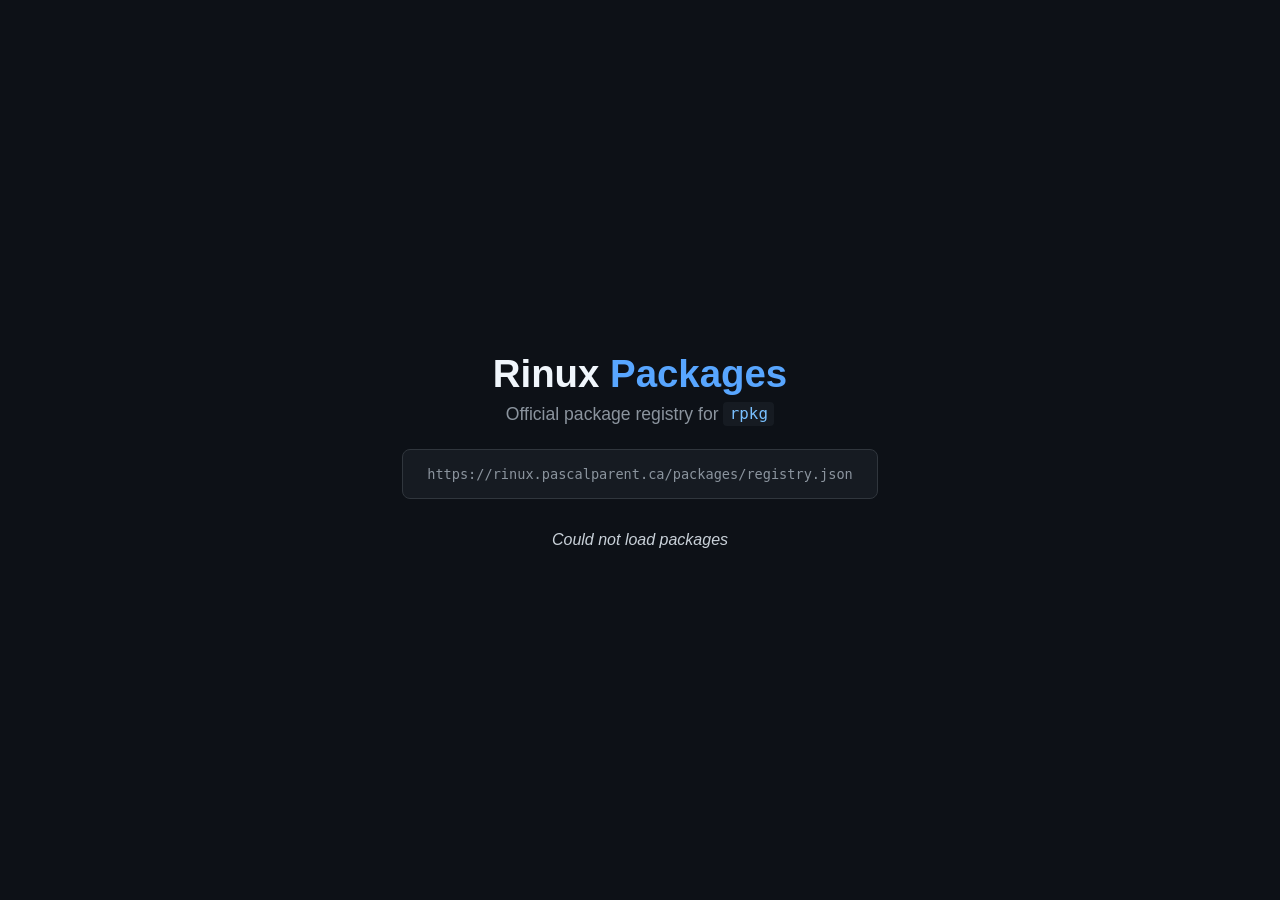
==== packages/index.html @ 33f84f23 "landing page" ====
<!DOCTYPE html>
<html lang="en">
<head>
  <meta charset="utf-8">
  <meta name="viewport" content="width=device-width, initial-scale=1">
  <title>Rinux Packages</title>
  <style>
    * { margin: 0; padding: 0; box-sizing: border-box; }
    body { font-family: -apple-system, BlinkMacSystemFont, "Segoe UI", Helvetica, Arial, sans-serif; background: #0d1117; color: #c9d1d9; min-height: 100vh; display: flex; flex-direction: column; align-items: center; justify-content: center; padding: 2rem; }
    h1 { font-size: 2.4rem; font-weight: 700; color: #f0f6fc; margin-bottom: .5rem; }
    h1 span { color: #58a6ff; }
    p { color: #8b949e; margin-bottom: 1.5rem; font-size: 1.1rem; }
    code { background: #161b22; padding: .15em .4em; border-radius: 4px; font-size: .9em; color: #79c0ff; }
    .registry { background: #161b22; border: 1px solid #30363d; border-radius: 8px; padding: 1rem 1.5rem; margin-bottom: 2rem; font-family: monospace; font-size: .85rem; color: #8b949e; max-width: 100%; word-break: break-all; }
    .pkgs { display: flex; gap: 1rem; flex-wrap: wrap; justify-content: center; }
    .pkg { background: #161b22; border: 1px solid #30363d; border-radius: 8px; padding: 1rem 1.5rem; min-width: 180px; text-align: center; }
    .pkg .name { font-weight: 600; color: #f0f6fc; font-size: 1.1rem; }
    .pkg .ver { color: #58a6ff; font-size: .85rem; margin-top: .25rem; }
    footer { margin-top: 3rem; color: #484f58; font-size: .8rem; }
    a { color: #58a6ff; text-decoration: none; }
    a:hover { text-decoration: underline; }
  </style>
</head>
<body>
  <h1>Rinux <span>Packages</span></h1>
  <p>Official package registry for <code>rpkg</code></p>
  <div class="registry">https://rinux.pascalparent.ca/packages/registry.json</div>
  <div class="pkgs" id="pkgs"></div>

  <script>
    fetch("packages/registry.json")
      .then(r => r.json())
      .then(pkgs => {
        const el = document.getElementById("pkgs");
        pkgs.forEach(p => {
          el.insertAdjacentHTML("beforeend",
            `<div class="pkg"><div class="name">${p.name}</div><div class="ver">${p.version}</div></div>`);
        });
      })
      .catch(() => { document.getElementById("pkgs").innerHTML = "<em>Could not load packages</em>"; });
  </script>
</body>
</html>
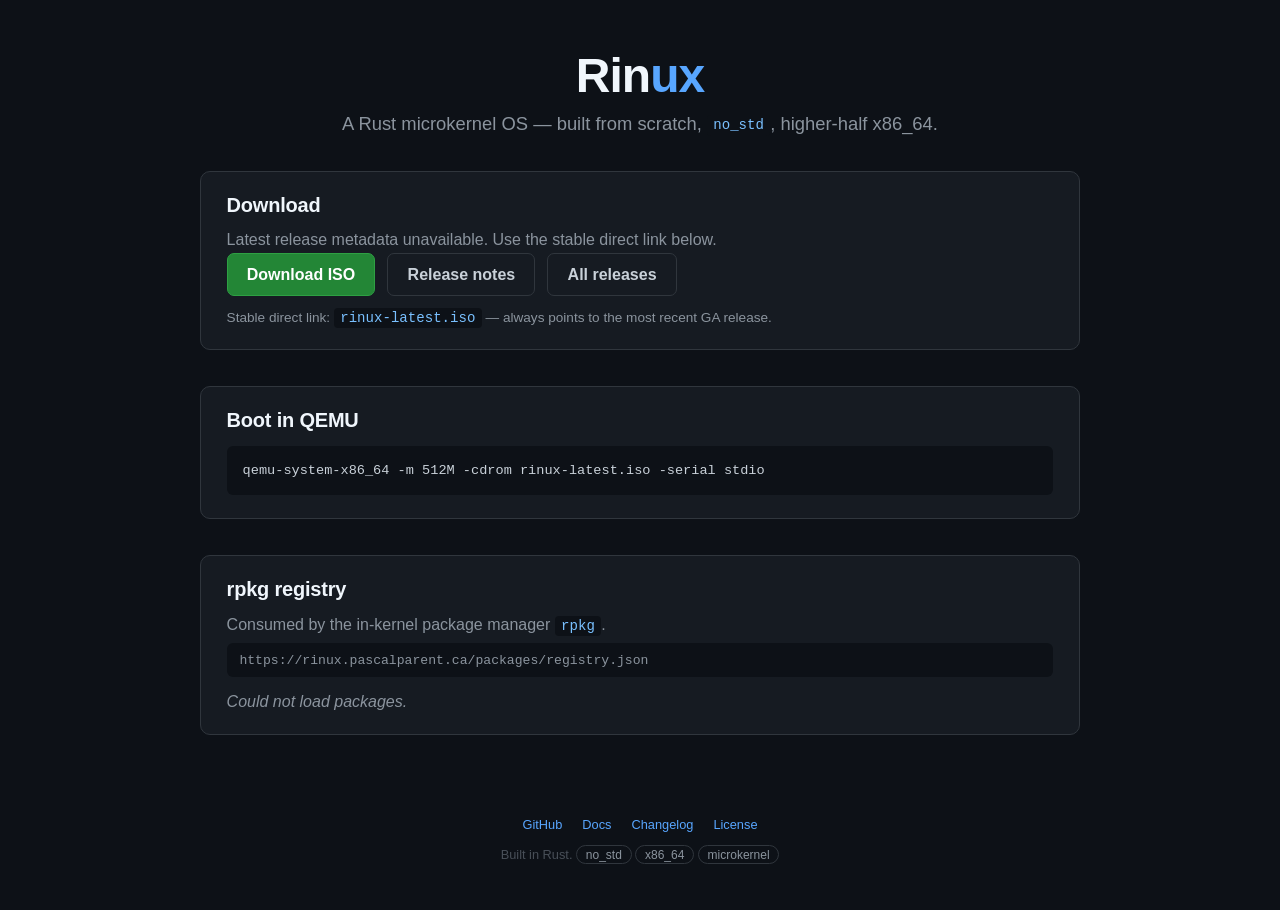
==== commit 82243d85: "feat(site): dynamic landing with ISO download + release metadata refresh CI - index.html rewritten a" ====
--- a/packages/index.html
+++ b/packages/index.html
@@ -3,41 +3,157 @@
 <head>
   <meta charset="utf-8">
   <meta name="viewport" content="width=device-width, initial-scale=1">
-  <title>Rinux Packages</title>
+  <title>Rinux — a Rust microkernel OS</title>
+  <meta name="description" content="Rinux is a Rust-written microkernel. Download the latest bootable ISO, browse the rpkg registry, or read the docs.">
   <style>
     * { margin: 0; padding: 0; box-sizing: border-box; }
-    body { font-family: -apple-system, BlinkMacSystemFont, "Segoe UI", Helvetica, Arial, sans-serif; background: #0d1117; color: #c9d1d9; min-height: 100vh; display: flex; flex-direction: column; align-items: center; justify-content: center; padding: 2rem; }
-    h1 { font-size: 2.4rem; font-weight: 700; color: #f0f6fc; margin-bottom: .5rem; }
+    body { font-family: -apple-system, BlinkMacSystemFont, "Segoe UI", Helvetica, Arial, sans-serif; background: #0d1117; color: #c9d1d9; min-height: 100vh; display: flex; flex-direction: column; align-items: center; padding: 3rem 1.25rem; }
+    main { width: 100%; max-width: 880px; display: flex; flex-direction: column; gap: 2.25rem; }
+    .hero { text-align: center; }
+    h1 { font-size: 3rem; font-weight: 800; color: #f0f6fc; letter-spacing: -0.02em; }
     h1 span { color: #58a6ff; }
-    p { color: #8b949e; margin-bottom: 1.5rem; font-size: 1.1rem; }
-    code { background: #161b22; padding: .15em .4em; border-radius: 4px; font-size: .9em; color: #79c0ff; }
-    .registry { background: #161b22; border: 1px solid #30363d; border-radius: 8px; padding: 1rem 1.5rem; margin-bottom: 2rem; font-family: monospace; font-size: .85rem; color: #8b949e; max-width: 100%; word-break: break-all; }
-    .pkgs { display: flex; gap: 1rem; flex-wrap: wrap; justify-content: center; }
-    .pkg { background: #161b22; border: 1px solid #30363d; border-radius: 8px; padding: 1rem 1.5rem; min-width: 180px; text-align: center; }
-    .pkg .name { font-weight: 600; color: #f0f6fc; font-size: 1.1rem; }
-    .pkg .ver { color: #58a6ff; font-size: .85rem; margin-top: .25rem; }
-    footer { margin-top: 3rem; color: #484f58; font-size: .8rem; }
+    .tagline { color: #8b949e; margin-top: .6rem; font-size: 1.15rem; }
+    h2 { font-size: 1.25rem; font-weight: 700; color: #f0f6fc; margin-bottom: .9rem; letter-spacing: -0.01em; }
+    section { background: #161b22; border: 1px solid #30363d; border-radius: 10px; padding: 1.4rem 1.6rem; }
+    code, .mono { font-family: ui-monospace, SFMono-Regular, Menlo, Consolas, monospace; font-size: .88rem; color: #79c0ff; }
+    code { background: #0d1117; padding: .15em .45em; border-radius: 4px; }
+    .cta-row { display: flex; gap: .75rem; flex-wrap: wrap; align-items: center; margin-top: .25rem; }
+    .btn { display: inline-flex; align-items: center; gap: .5rem; background: #238636; color: #fff; border: 1px solid #2ea043; padding: .7rem 1.2rem; border-radius: 7px; font-weight: 600; text-decoration: none; transition: background .15s; }
+    .btn:hover { background: #2ea043; text-decoration: none; }
+    .btn.secondary { background: transparent; border-color: #30363d; color: #c9d1d9; }
+    .btn.secondary:hover { background: #21262d; border-color: #8b949e; }
+    .meta { color: #8b949e; font-size: .85rem; display: flex; gap: 1.2rem; flex-wrap: wrap; margin-top: .8rem; }
+    .meta span { display: inline-flex; align-items: center; gap: .35rem; }
+    .sha { background: #0d1117; padding: .6rem .8rem; border-radius: 6px; margin-top: .8rem; font-size: .78rem; color: #8b949e; overflow-x: auto; white-space: nowrap; }
+    .sha strong { color: #c9d1d9; }
+    .pkgs { display: flex; gap: .75rem; flex-wrap: wrap; }
+    .pkg { background: #0d1117; border: 1px solid #30363d; border-radius: 7px; padding: .85rem 1.1rem; min-width: 150px; text-align: center; }
+    .pkg .name { font-weight: 600; color: #f0f6fc; font-size: 1rem; }
+    .pkg .ver { color: #58a6ff; font-size: .8rem; margin-top: .2rem; font-family: ui-monospace, monospace; }
+    .registry-url { background: #0d1117; padding: .6rem .8rem; border-radius: 6px; font-family: ui-monospace, monospace; font-size: .82rem; color: #8b949e; word-break: break-all; margin-top: .6rem; }
     a { color: #58a6ff; text-decoration: none; }
     a:hover { text-decoration: underline; }
+    footer { margin-top: 2.5rem; color: #484f58; font-size: .8rem; text-align: center; }
+    .links { display: flex; gap: 1.25rem; justify-content: center; flex-wrap: wrap; margin-top: .4rem; }
+    .muted { color: #8b949e; }
+    .pill { background: #0d1117; border: 1px solid #30363d; border-radius: 999px; padding: .1rem .55rem; font-size: .75rem; color: #8b949e; }
   </style>
 </head>
 <body>
-  <h1>Rinux <span>Packages</span></h1>
-  <p>Official package registry for <code>rpkg</code></p>
-  <div class="registry">https://rinux.pascalparent.ca/packages/registry.json</div>
-  <div class="pkgs" id="pkgs"></div>
+  <main>
+    <div class="hero">
+      <h1>Rin<span>ux</span></h1>
+      <p class="tagline">A Rust microkernel OS — built from scratch, <code>no_std</code>, higher-half x86_64.</p>
+    </div>
+
+    <section>
+      <h2>Download</h2>
+      <p class="muted" id="dl-intro">Loading latest release…</p>
+      <div class="cta-row" id="dl-actions" style="display:none">
+        <a id="dl-iso" class="btn" href="#" download>Download ISO</a>
+        <a id="dl-release" class="btn secondary" href="#" target="_blank" rel="noopener">Release notes</a>
+        <a class="btn secondary" href="https://github.com/Pascal1132/Rinux/releases" target="_blank" rel="noopener">All releases</a>
+      </div>
+      <div class="meta" id="dl-meta" style="display:none">
+        <span id="dl-version"></span>
+        <span id="dl-size"></span>
+        <span id="dl-date"></span>
+      </div>
+      <div class="sha" id="dl-sha" style="display:none"></div>
+      <p class="muted" style="margin-top:.9rem; font-size:.85rem;">
+        Stable direct link:
+        <a href="https://github.com/Pascal1132/Rinux/releases/latest/download/rinux-latest.iso">
+          <code>rinux-latest.iso</code>
+        </a>
+        — always points to the most recent GA release.
+      </p>
+    </section>
+
+    <section>
+      <h2>Boot in QEMU</h2>
+      <pre class="mono" style="background:#0d1117;padding:.9rem 1rem;border-radius:6px;overflow-x:auto;color:#c9d1d9;font-size:.85rem;line-height:1.5;">qemu-system-x86_64 -m 512M -cdrom rinux-latest.iso -serial stdio</pre>
+    </section>
+
+    <section>
+      <h2>rpkg registry</h2>
+      <p class="muted">Consumed by the in-kernel package manager <code>rpkg</code>.</p>
+      <div class="registry-url">https://rinux.pascalparent.ca/packages/registry.json</div>
+      <div class="pkgs" id="pkgs" style="margin-top:1rem"></div>
+    </section>
+
+    <footer>
+      <div class="links">
+        <a href="https://github.com/Pascal1132/Rinux">GitHub</a>
+        <a href="https://github.com/Pascal1132/Rinux/blob/main/README.md">Docs</a>
+        <a href="https://github.com/Pascal1132/Rinux/blob/main/CHANGELOG.md">Changelog</a>
+        <a href="https://github.com/Pascal1132/Rinux/blob/main/LICENSE">License</a>
+      </div>
+      <p style="margin-top:.9rem">Built in Rust. <span class="pill">no_std</span> <span class="pill">x86_64</span> <span class="pill">microkernel</span></p>
+    </footer>
+  </main>
 
   <script>
+    // --- Package registry ---
     fetch("packages/registry.json")
       .then(r => r.json())
       .then(pkgs => {
         const el = document.getElementById("pkgs");
+        if (!Array.isArray(pkgs) || pkgs.length === 0) {
+          el.innerHTML = '<em class="muted">No packages yet.</em>';
+          return;
+        }
         pkgs.forEach(p => {
           el.insertAdjacentHTML("beforeend",
-            `<div class="pkg"><div class="name">${p.name}</div><div class="ver">${p.version}</div></div>`);
+            `<div class="pkg"><div class="name">${p.name}</div><div class="ver">${p.version || ""}</div></div>`);
         });
       })
-      .catch(() => { document.getElementById("pkgs").innerHTML = "<em>Could not load packages</em>"; });
+      .catch(() => { document.getElementById("pkgs").innerHTML = '<em class="muted">Could not load packages.</em>'; });
+
+    // --- Latest release ---
+    const LATEST_ISO = "https://github.com/Pascal1132/Rinux/releases/latest/download/rinux-latest.iso";
+    function fmtSize(n) {
+      if (!n) return "";
+      if (n >= 1024*1024) return (n / (1024*1024)).toFixed(1) + " MB";
+      if (n >= 1024) return (n / 1024).toFixed(1) + " KB";
+      return n + " B";
+    }
+    function fmtDate(iso) {
+      if (!iso) return "";
+      try { return new Date(iso).toISOString().slice(0, 10); } catch { return ""; }
+    }
+    function applyRelease(rel) {
+      const intro   = document.getElementById("dl-intro");
+      const actions = document.getElementById("dl-actions");
+      const meta    = document.getElementById("dl-meta");
+      const isoA    = document.getElementById("dl-iso");
+      const relA    = document.getElementById("dl-release");
+      const ver     = document.getElementById("dl-version");
+      const size    = document.getElementById("dl-size");
+      const date    = document.getElementById("dl-date");
+      const shaEl   = document.getElementById("dl-sha");
+      isoA.href = (rel && rel.iso && rel.iso.url) || LATEST_ISO;
+      relA.href = (rel && rel.html_url) || "https://github.com/Pascal1132/Rinux/releases/latest";
+      if (rel && rel.tag) {
+        intro.style.display = "none";
+        actions.style.display = "flex";
+        meta.style.display = "flex";
+        ver.textContent  = rel.tag;
+        size.textContent = rel.iso ? fmtSize(rel.iso.size) : "";
+        date.textContent = fmtDate(rel.published);
+        if (rel.sha256_url) {
+          shaEl.style.display = "block";
+          shaEl.innerHTML = '<strong>Verify:</strong> <a href="' + rel.sha256_url + '">SHA256 checksum</a> — <code>sha256sum -c rinux-latest.iso.sha256</code>';
+        }
+      } else {
+        intro.textContent = "Latest release metadata unavailable. Use the stable direct link below.";
+        actions.style.display = "flex";
+      }
+    }
+    fetch("packages/release.json", { cache: "no-store" })
+      .then(r => r.ok ? r.json() : null)
+      .then(applyRelease)
+      .catch(() => applyRelease(null));
   </script>
 </body>
 </html>
+
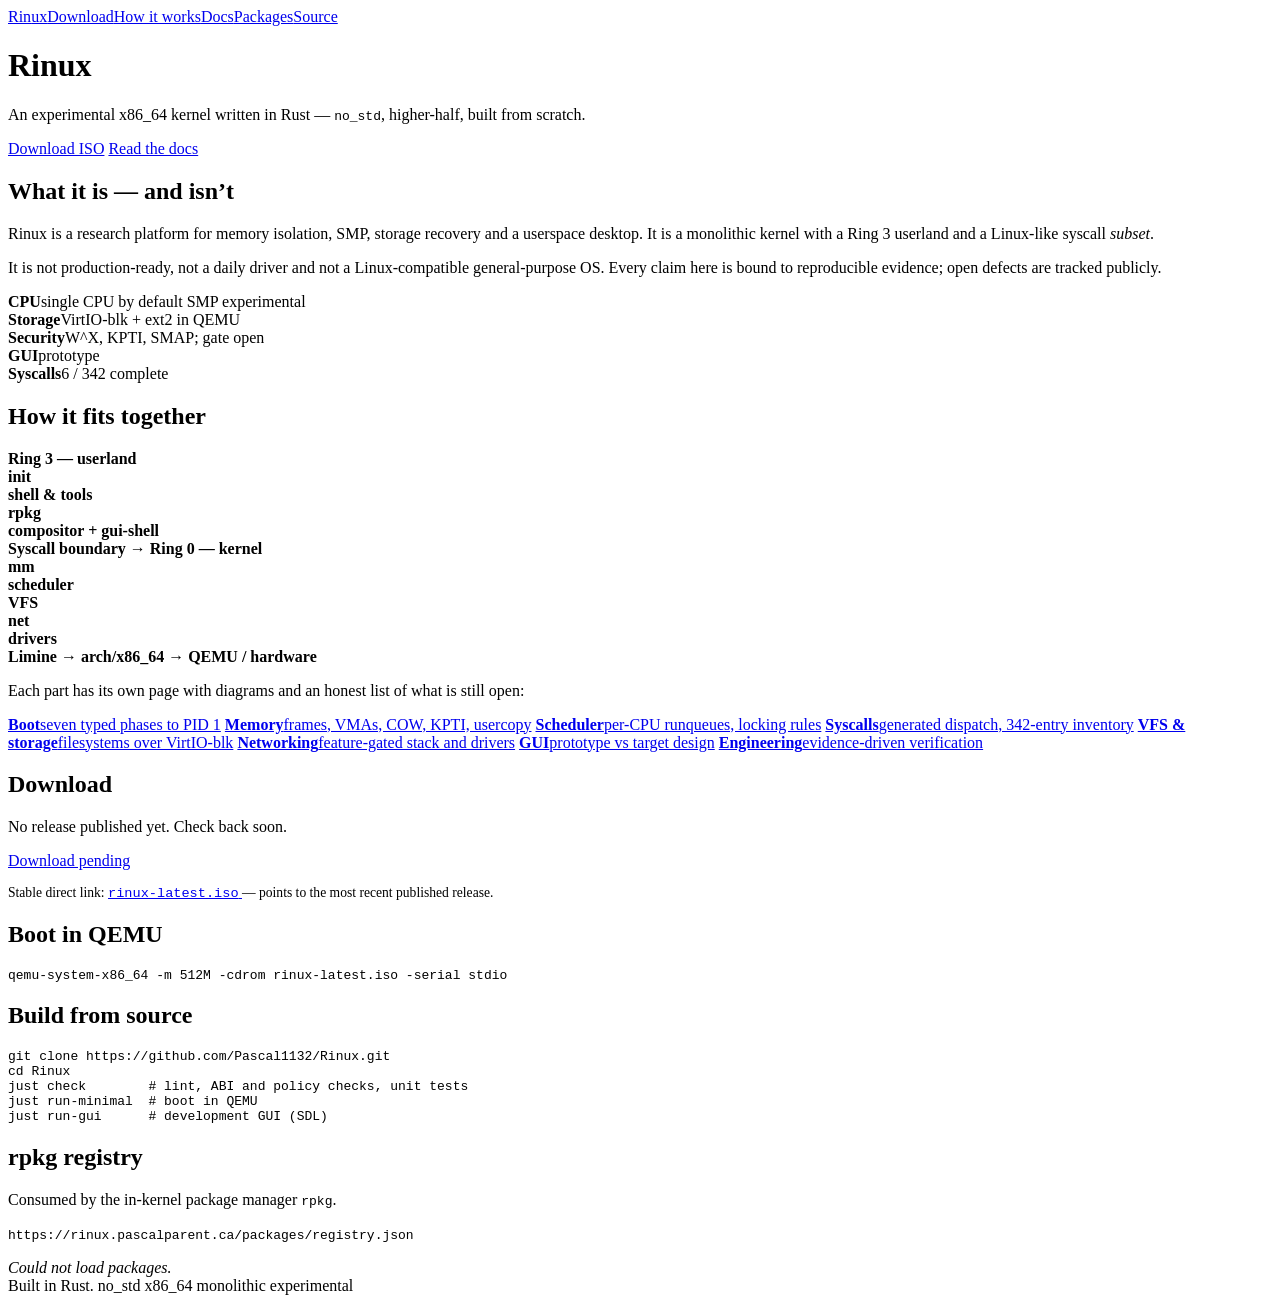
==== commit 629b21f8: "feat(site): redesign landing and add per-subsystem docs with diagrams Honest status on landing (mono" ====
--- a/packages/index.html
+++ b/packages/index.html
@@ -3,56 +3,61 @@
 <head>
   <meta charset="utf-8">
   <meta name="viewport" content="width=device-width, initial-scale=1">
-  <title>Rinux — a Rust microkernel OS</title>
-  <meta name="description" content="Rinux is a Rust-written microkernel. Download the latest bootable ISO, browse the rpkg registry, or read the docs.">
-  <style>
-    * { margin: 0; padding: 0; box-sizing: border-box; }
-    body { font-family: -apple-system, BlinkMacSystemFont, "Segoe UI", Helvetica, Arial, sans-serif; background: #0d1117; color: #c9d1d9; min-height: 100vh; display: flex; flex-direction: column; align-items: center; padding: 3rem 1.25rem; }
-    main { width: 100%; max-width: 880px; display: flex; flex-direction: column; gap: 2.25rem; }
-    .hero { text-align: center; }
-    h1 { font-size: 3rem; font-weight: 800; color: #f0f6fc; letter-spacing: -0.02em; }
-    h1 span { color: #58a6ff; }
-    .tagline { color: #8b949e; margin-top: .6rem; font-size: 1.15rem; }
-    h2 { font-size: 1.25rem; font-weight: 700; color: #f0f6fc; margin-bottom: .9rem; letter-spacing: -0.01em; }
-    section { background: #161b22; border: 1px solid #30363d; border-radius: 10px; padding: 1.4rem 1.6rem; }
-    code, .mono { font-family: ui-monospace, SFMono-Regular, Menlo, Consolas, monospace; font-size: .88rem; color: #79c0ff; }
-    code { background: #0d1117; padding: .15em .45em; border-radius: 4px; }
-    .cta-row { display: flex; gap: .75rem; flex-wrap: wrap; align-items: center; margin-top: .25rem; }
-    .btn { display: inline-flex; align-items: center; gap: .5rem; background: #238636; color: #fff; border: 1px solid #2ea043; padding: .7rem 1.2rem; border-radius: 7px; font-weight: 600; text-decoration: none; transition: background .15s; }
-    .btn:hover { background: #2ea043; text-decoration: none; }
-    .btn.secondary { background: transparent; border-color: #30363d; color: #c9d1d9; }
-    .btn.secondary:hover { background: #21262d; border-color: #8b949e; }
-    .meta { color: #8b949e; font-size: .85rem; display: flex; gap: 1.2rem; flex-wrap: wrap; margin-top: .8rem; }
-    .meta span { display: inline-flex; align-items: center; gap: .35rem; }
-    .sha { background: #0d1117; padding: .6rem .8rem; border-radius: 6px; margin-top: .8rem; font-size: .78rem; color: #8b949e; overflow-x: auto; white-space: nowrap; }
-    .sha strong { color: #c9d1d9; }
-    .pkgs { display: flex; gap: .75rem; flex-wrap: wrap; }
-    .pkg { background: #0d1117; border: 1px solid #30363d; border-radius: 7px; padding: .85rem 1.1rem; min-width: 150px; text-align: center; }
-    .pkg .name { font-weight: 600; color: #f0f6fc; font-size: 1rem; }
-    .pkg .ver { color: #58a6ff; font-size: .8rem; margin-top: .2rem; font-family: ui-monospace, monospace; }
-    .registry-url { background: #0d1117; padding: .6rem .8rem; border-radius: 6px; font-family: ui-monospace, monospace; font-size: .82rem; color: #8b949e; word-break: break-all; margin-top: .6rem; }
-    a { color: #58a6ff; text-decoration: none; }
-    a:hover { text-decoration: underline; }
-    footer { margin-top: 2.5rem; color: #484f58; font-size: .8rem; text-align: center; }
-    .links { display: flex; gap: 1.25rem; justify-content: center; flex-wrap: wrap; margin-top: .4rem; }
-    .muted { color: #8b949e; }
-    .pill { background: #0d1117; border: 1px solid #30363d; border-radius: 999px; padding: .1rem .55rem; font-size: .75rem; color: #8b949e; }
-  </style>
+  <title>Rinux — an experimental Rust x86_64 kernel</title>
+  <meta name="description" content="Rinux is an experimental x86_64 operating-system kernel written in Rust. Download the latest bootable ISO, read how each subsystem works, or browse the rpkg registry.">
+  <link rel="stylesheet" href="packages/style.css">
 </head>
 <body>
+  <nav class="top"><div><a class="brand" href="./">Rin<span>ux</span></a><a href="#download">Download</a><a href="#how">How it works</a><a href="packages/docs/">Docs</a><a href="#rpkg">Packages</a><a href="https://github.com/Pascal1132/Rinux">Source</a></div></nav>
   <main>
     <div class="hero">
       <h1>Rin<span>ux</span></h1>
-      <p class="tagline">A Rust microkernel OS — built from scratch, <code>no_std</code>, higher-half x86_64.</p>
+      <p class="tagline">An experimental x86_64 kernel written in Rust — <code>no_std</code>, higher-half, built from scratch.</p>
+      <div class="cta-row" style="justify-content:center">
+        <a class="btn" href="#download">Download ISO</a>
+        <a class="btn secondary" href="packages/docs/">Read the docs</a>
+      </div>
     </div>
 
     <section>
+      <h2>What it is — and isn’t</h2>
+      <p>Rinux is a research platform for memory isolation, SMP, storage recovery and a userspace desktop. It is a monolithic kernel with a Ring 3 userland and a Linux-like syscall <em>subset</em>.</p>
+      <p class="callout">It is not production-ready, not a daily driver and not a Linux-compatible general-purpose OS. Every claim here is bound to reproducible evidence; open defects are tracked publicly.</p>
+      <div class="cards" style="margin-top:1rem">
+        <div class="card"><b>CPU</b><span class="tag ok">single CPU by default</span> <span class="tag warn">SMP experimental</span></div>
+        <div class="card"><b>Storage</b><span class="tag warn">VirtIO-blk + ext2 in QEMU</span></div>
+        <div class="card"><b>Security</b><span class="tag warn">W^X, KPTI, SMAP; gate open</span></div>
+        <div class="card"><b>GUI</b><span class="tag bad">prototype</span></div>
+        <div class="card"><b>Syscalls</b><span class="tag warn">6 / 342 complete</span></div>
+      </div>
+    </section>
+
+    <section id="how">
+      <h2>How it fits together</h2>
+      <div class="stack">
+        <div class="layer user"><b>Ring 3 — userland</b><div class="flow"><div class="node"><b>init</b></div><div class="node"><b>shell &amp; tools</b></div><div class="node"><b>rpkg</b></div><div class="node"><b>compositor + gui-shell</b></div></div></div>
+        <div class="layer kern"><b>Syscall boundary → Ring 0 — kernel</b><div class="flow"><div class="node"><b>mm</b></div><div class="node"><b>scheduler</b></div><div class="node"><b>VFS</b></div><div class="node"><b>net</b></div><div class="node"><b>drivers</b></div></div></div>
+        <div class="layer hw"><b>Limine → arch/x86_64 → QEMU / hardware</b></div>
+      </div>
+      <p class="muted" style="margin-top:1rem">Each part has its own page with diagrams and an honest list of what is still open:</p>
+      <div class="cards">
+        <a class="card" href="packages/docs/boot.html"><b>Boot</b><span>seven typed phases to PID 1</span></a>
+        <a class="card" href="packages/docs/memory.html"><b>Memory</b><span>frames, VMAs, COW, KPTI, usercopy</span></a>
+        <a class="card" href="packages/docs/scheduler.html"><b>Scheduler</b><span>per-CPU runqueues, locking rules</span></a>
+        <a class="card" href="packages/docs/syscalls.html"><b>Syscalls</b><span>generated dispatch, 342-entry inventory</span></a>
+        <a class="card" href="packages/docs/storage.html"><b>VFS &amp; storage</b><span>filesystems over VirtIO-blk</span></a>
+        <a class="card" href="packages/docs/networking.html"><b>Networking</b><span>feature-gated stack and drivers</span></a>
+        <a class="card" href="packages/docs/gui.html"><b>GUI</b><span>prototype vs target design</span></a>
+        <a class="card" href="packages/docs/engineering.html"><b>Engineering</b><span>evidence-driven verification</span></a>
+      </div>
+    </section>
+
+    <section id="download">
       <h2>Download</h2>
       <p class="muted" id="dl-intro">Loading latest release…</p>
       <div class="cta-row" id="dl-actions" style="display:none">
         <a id="dl-iso" class="btn" href="#" download>Download ISO</a>
         <a id="dl-release" class="btn secondary" href="#" target="_blank" rel="noopener">Release notes</a>
-        <a class="btn secondary" href="https://github.com/Pascal1132/Rinux/releases" target="_blank" rel="noopener">All releases</a>
       </div>
       <div class="meta" id="dl-meta" style="display:none">
         <span id="dl-version"></span>
@@ -62,35 +67,34 @@
       <div class="sha" id="dl-sha" style="display:none"></div>
       <p class="muted" style="margin-top:.9rem; font-size:.85rem;">
         Stable direct link:
-        <a href="https://github.com/Pascal1132/Rinux/releases/latest/download/rinux-latest.iso">
+        <a href="/packages/releases/rinux-latest.iso">
           <code>rinux-latest.iso</code>
         </a>
-        — always points to the most recent GA release.
+        — points to the most recent published release.
       </p>
+    </section>
+    <section>
+      <h2>Boot in QEMU</h2>
+      <pre><code>qemu-system-x86_64 -m 512M -cdrom rinux-latest.iso -serial stdio</code></pre>
     </section>
 
     <section>
-      <h2>Boot in QEMU</h2>
-      <pre class="mono" style="background:#0d1117;padding:.9rem 1rem;border-radius:6px;overflow-x:auto;color:#c9d1d9;font-size:.85rem;line-height:1.5;">qemu-system-x86_64 -m 512M -cdrom rinux-latest.iso -serial stdio</pre>
+      <h2>Build from source</h2>
+      <pre><code>git clone https://github.com/Pascal1132/Rinux.git
+cd Rinux
+just check        # lint, ABI and policy checks, unit tests
+just run-minimal  # boot in QEMU
+just run-gui      # development GUI (SDL)</code></pre>
     </section>
 
-    <section>
+    <section id="rpkg">
       <h2>rpkg registry</h2>
       <p class="muted">Consumed by the in-kernel package manager <code>rpkg</code>.</p>
-      <div class="registry-url">https://rinux.pascalparent.ca/packages/registry.json</div>
-      <div class="pkgs" id="pkgs" style="margin-top:1rem"></div>
+      <p style="margin-top:.6rem"><code>https://rinux.pascalparent.ca/packages/registry.json</code></p>
+      <div class="pkgs" id="pkgs"></div>
     </section>
-
-    <footer>
-      <div class="links">
-        <a href="https://github.com/Pascal1132/Rinux">GitHub</a>
-        <a href="https://github.com/Pascal1132/Rinux/blob/main/README.md">Docs</a>
-        <a href="https://github.com/Pascal1132/Rinux/blob/main/CHANGELOG.md">Changelog</a>
-        <a href="https://github.com/Pascal1132/Rinux/blob/main/LICENSE">License</a>
-      </div>
-      <p style="margin-top:.9rem">Built in Rust. <span class="pill">no_std</span> <span class="pill">x86_64</span> <span class="pill">microkernel</span></p>
-    </footer>
   </main>
+  <footer>Built in Rust. <span class="tag">no_std</span> <span class="tag">x86_64</span> <span class="tag">monolithic</span> <span class="tag">experimental</span></footer>
 
   <script>
     // --- Package registry ---
@@ -110,7 +114,7 @@
       .catch(() => { document.getElementById("pkgs").innerHTML = '<em class="muted">Could not load packages.</em>'; });
 
     // --- Latest release ---
-    const LATEST_ISO = "https://github.com/Pascal1132/Rinux/releases/latest/download/rinux-latest.iso";
+    const LATEST_ISO = "/packages/releases/rinux-latest.iso";
     function fmtSize(n) {
       if (!n) return "";
       if (n >= 1024*1024) return (n / (1024*1024)).toFixed(1) + " MB";
@@ -131,8 +135,10 @@
       const size    = document.getElementById("dl-size");
       const date    = document.getElementById("dl-date");
       const shaEl   = document.getElementById("dl-sha");
-      isoA.href = (rel && rel.iso && rel.iso.url) || LATEST_ISO;
-      relA.href = (rel && rel.html_url) || "https://github.com/Pascal1132/Rinux/releases/latest";
+      const latestUrl = (rel && rel.iso && (rel.iso.latest || rel.iso.url)) || LATEST_ISO;
+      isoA.href = latestUrl;
+      relA.href = (rel && rel.html_url) || "#";
+      relA.style.display = (rel && rel.html_url) ? "inline-flex" : "none";
       if (rel && rel.tag) {
         intro.style.display = "none";
         actions.style.display = "flex";
@@ -140,13 +146,17 @@
         ver.textContent  = rel.tag;
         size.textContent = rel.iso ? fmtSize(rel.iso.size) : "";
         date.textContent = fmtDate(rel.published);
-        if (rel.sha256_url) {
+        if (rel.sha256_url || (rel.iso && rel.iso.sha256)) {
           shaEl.style.display = "block";
-          shaEl.innerHTML = '<strong>Verify:</strong> <a href="' + rel.sha256_url + '">SHA256 checksum</a> — <code>sha256sum -c rinux-latest.iso.sha256</code>';
+          const link = rel.sha256_url ? '<a href="' + rel.sha256_url + '">SHA256 checksum</a>' : "";
+          const sha  = rel.iso && rel.iso.sha256 ? '<br><span style="color:#c9d1d9">' + rel.iso.sha256 + '</span>' : "";
+          shaEl.innerHTML = '<strong>Verify:</strong> ' + link + ' — <code>sha256sum -c rinux-latest.iso.sha256</code>' + sha;
         }
       } else {
-        intro.textContent = "Latest release metadata unavailable. Use the stable direct link below.";
+        intro.textContent = "No release published yet. Check back soon.";
         actions.style.display = "flex";
+        isoA.textContent = "Download pending";
+        isoA.classList.add("secondary");
       }
     }
     fetch("packages/release.json", { cache: "no-store" })
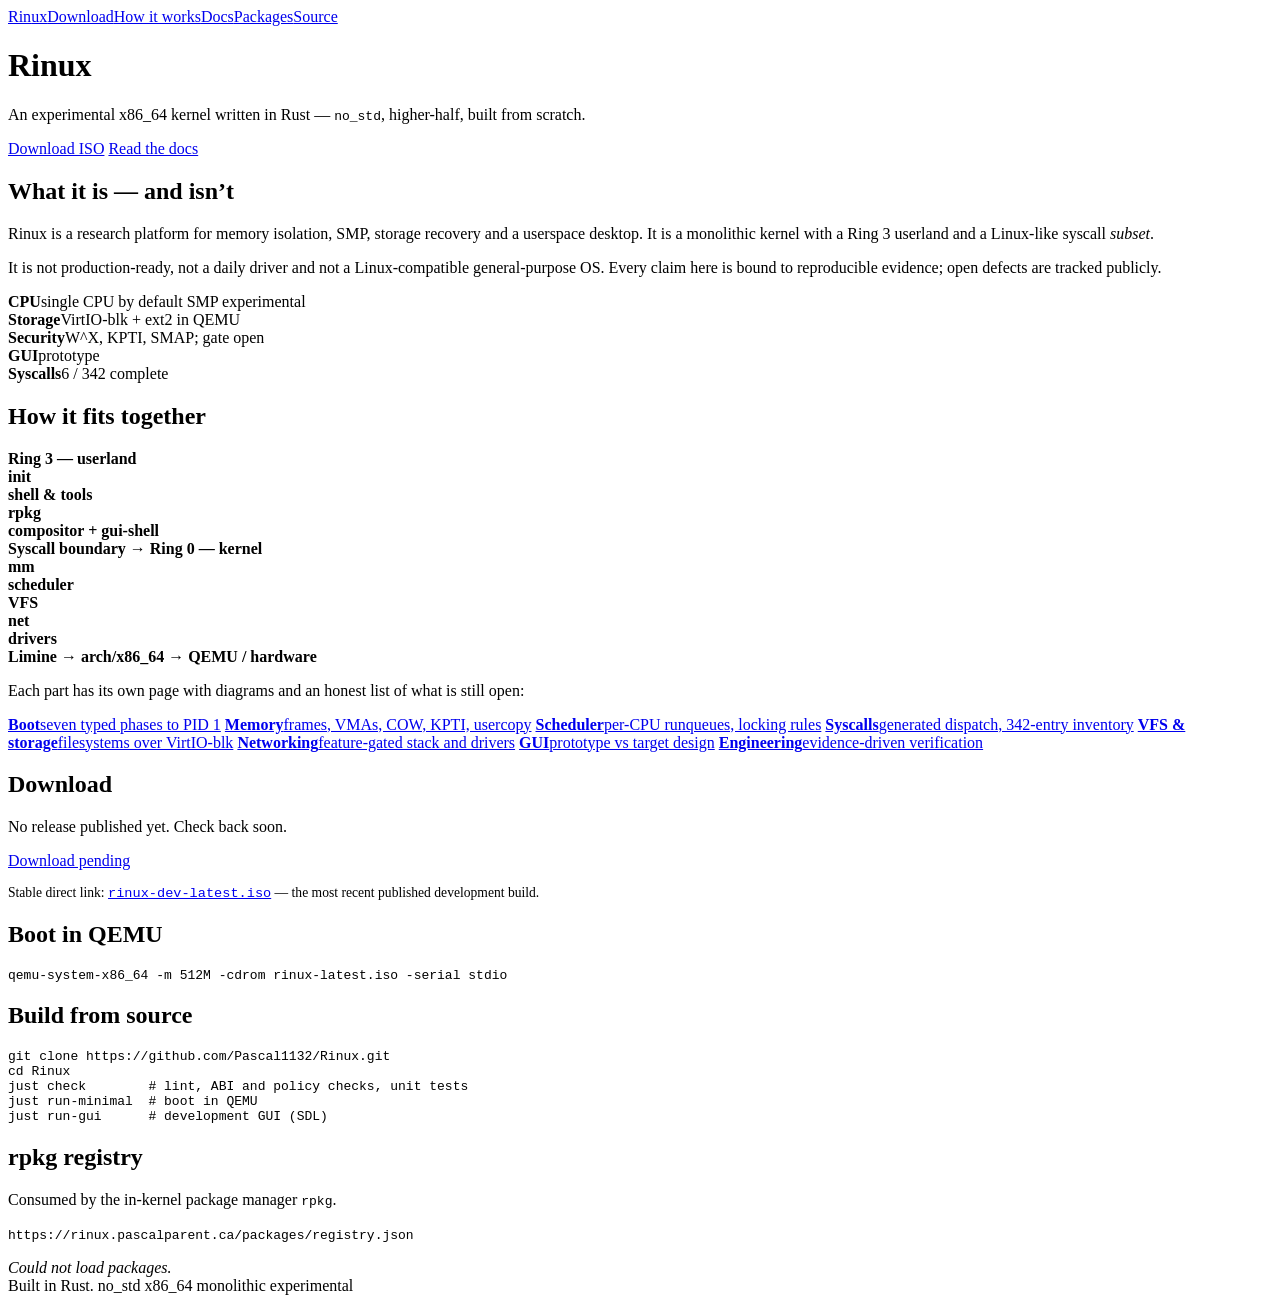
==== commit 4341eda2: "feat(site): development-build channel notice and stable dev ISO link Co-Authored-By: Claude Sonnet 5" ====
--- a/packages/index.html
+++ b/packages/index.html
@@ -65,12 +65,11 @@
         <span id="dl-date"></span>
       </div>
       <div class="sha" id="dl-sha" style="display:none"></div>
+      <p class="callout" id="dl-dev" style="display:none;margin-top:.9rem">Development build — not a release and not qualified. It is built from the commit shown below and may not boot on your setup.</p>
       <p class="muted" style="margin-top:.9rem; font-size:.85rem;">
         Stable direct link:
-        <a href="/packages/releases/rinux-latest.iso">
-          <code>rinux-latest.iso</code>
-        </a>
-        — points to the most recent published release.
+        <a href="https://github.com/Pascal1132/rinux-site/releases/download/dev-latest/rinux-dev-latest.iso"><code>rinux-dev-latest.iso</code></a>
+        — the most recent published development build.
       </p>
     </section>
     <section>
@@ -144,13 +143,15 @@
         actions.style.display = "flex";
         meta.style.display = "flex";
         ver.textContent  = rel.tag;
+        document.getElementById("dl-dev").style.display = rel.channel === "development" ? "block" : "none";
         size.textContent = rel.iso ? fmtSize(rel.iso.size) : "";
         date.textContent = fmtDate(rel.published);
         if (rel.sha256_url || (rel.iso && rel.iso.sha256)) {
           shaEl.style.display = "block";
           const link = rel.sha256_url ? '<a href="' + rel.sha256_url + '">SHA256 checksum</a>' : "";
           const sha  = rel.iso && rel.iso.sha256 ? '<br><span style="color:#c9d1d9">' + rel.iso.sha256 + '</span>' : "";
-          shaEl.innerHTML = '<strong>Verify:</strong> ' + link + ' — <code>sha256sum -c rinux-latest.iso.sha256</code>' + sha;
+          const commit = rel.commit ? '<br>commit ' + rel.commit : "";
+          shaEl.innerHTML = '<strong>Verify:</strong> ' + link + ' — <code>sha256sum -c rinux-dev-latest.iso.sha256</code>' + sha + commit;
         }
       } else {
         intro.textContent = "No release published yet. Check back soon.";
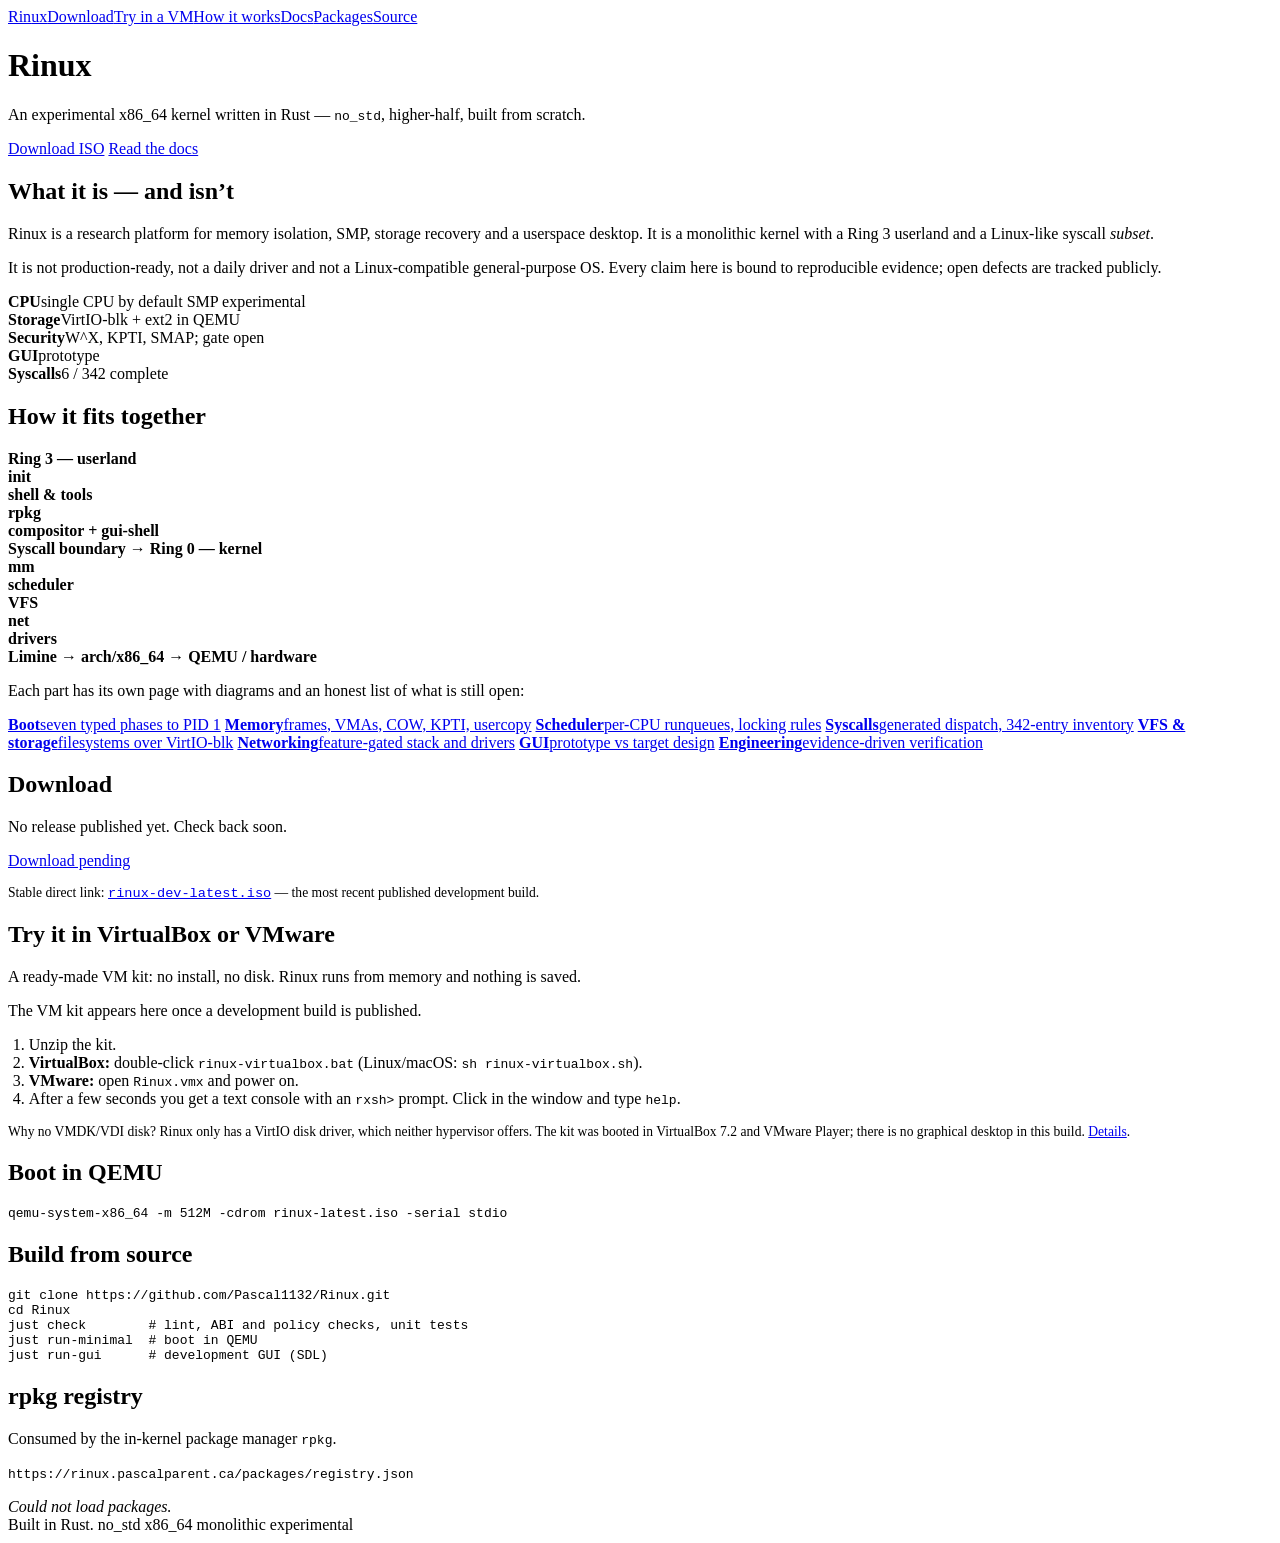
==== commit e3e40f92: "feat(site): VM kit section on landing and 'Run in a VM' docs page Co-Authored-By: Claude Sonnet 5.5 " ====
--- a/packages/index.html
+++ b/packages/index.html
@@ -8,7 +8,7 @@
   <link rel="stylesheet" href="packages/style.css">
 </head>
 <body>
-  <nav class="top"><div><a class="brand" href="./">Rin<span>ux</span></a><a href="#download">Download</a><a href="#how">How it works</a><a href="packages/docs/">Docs</a><a href="#rpkg">Packages</a><a href="https://github.com/Pascal1132/Rinux">Source</a></div></nav>
+  <nav class="top"><div><a class="brand" href="./">Rin<span>ux</span></a><a href="#download">Download</a><a href="#vm">Try in a VM</a><a href="#how">How it works</a><a href="packages/docs/">Docs</a><a href="#rpkg">Packages</a><a href="https://github.com/Pascal1132/Rinux">Source</a></div></nav>
   <main>
     <div class="hero">
       <h1>Rin<span>ux</span></h1>
@@ -72,6 +72,20 @@
         — the most recent published development build.
       </p>
     </section>
+    <section id="vm">
+      <h2>Try it in VirtualBox or VMware</h2>
+      <p class="muted">A ready-made VM kit: no install, no disk. Rinux runs from memory and nothing is saved.</p>
+      <div class="cta-row"><a id="vm-kit" class="btn" href="#" style="display:none">Download VM kit (.zip)</a></div>
+      <p id="vm-pending" class="muted" style="margin-top:.6rem">The VM kit appears here once a development build is published.</p>
+      <ol style="padding-left:1.3rem;margin-top:.9rem">
+        <li>Unzip the kit.</li>
+        <li><b>VirtualBox:</b> double-click <code>rinux-virtualbox.bat</code> (Linux/macOS: <code>sh rinux-virtualbox.sh</code>).</li>
+        <li><b>VMware:</b> open <code>Rinux.vmx</code> and power on.</li>
+        <li>After a few seconds you get a text console with an <code>rxsh&gt;</code> prompt. Click in the window and type <code>help</code>.</li>
+      </ol>
+      <p class="muted" style="margin-top:.8rem;font-size:.85rem">Why no VMDK/VDI disk? Rinux only has a VirtIO disk driver, which neither hypervisor offers. The kit was booted in VirtualBox 7.2 and VMware Player; there is no graphical desktop in this build. <a href="packages/docs/vm.html">Details</a>.</p>
+    </section>
+
     <section>
       <h2>Boot in QEMU</h2>
       <pre><code>qemu-system-x86_64 -m 512M -cdrom rinux-latest.iso -serial stdio</code></pre>
@@ -143,6 +157,12 @@
         actions.style.display = "flex";
         meta.style.display = "flex";
         ver.textContent  = rel.tag;
+        if (rel.vm_kit && rel.vm_kit.url) {
+          const k = document.getElementById("vm-kit");
+          k.href = rel.vm_kit.url; k.style.display = "inline-flex";
+          k.textContent = "Download VM kit (.zip, " + fmtSize(rel.vm_kit.size) + ")";
+          document.getElementById("vm-pending").style.display = "none";
+        }
         document.getElementById("dl-dev").style.display = rel.channel === "development" ? "block" : "none";
         size.textContent = rel.iso ? fmtSize(rel.iso.size) : "";
         date.textContent = fmtDate(rel.published);
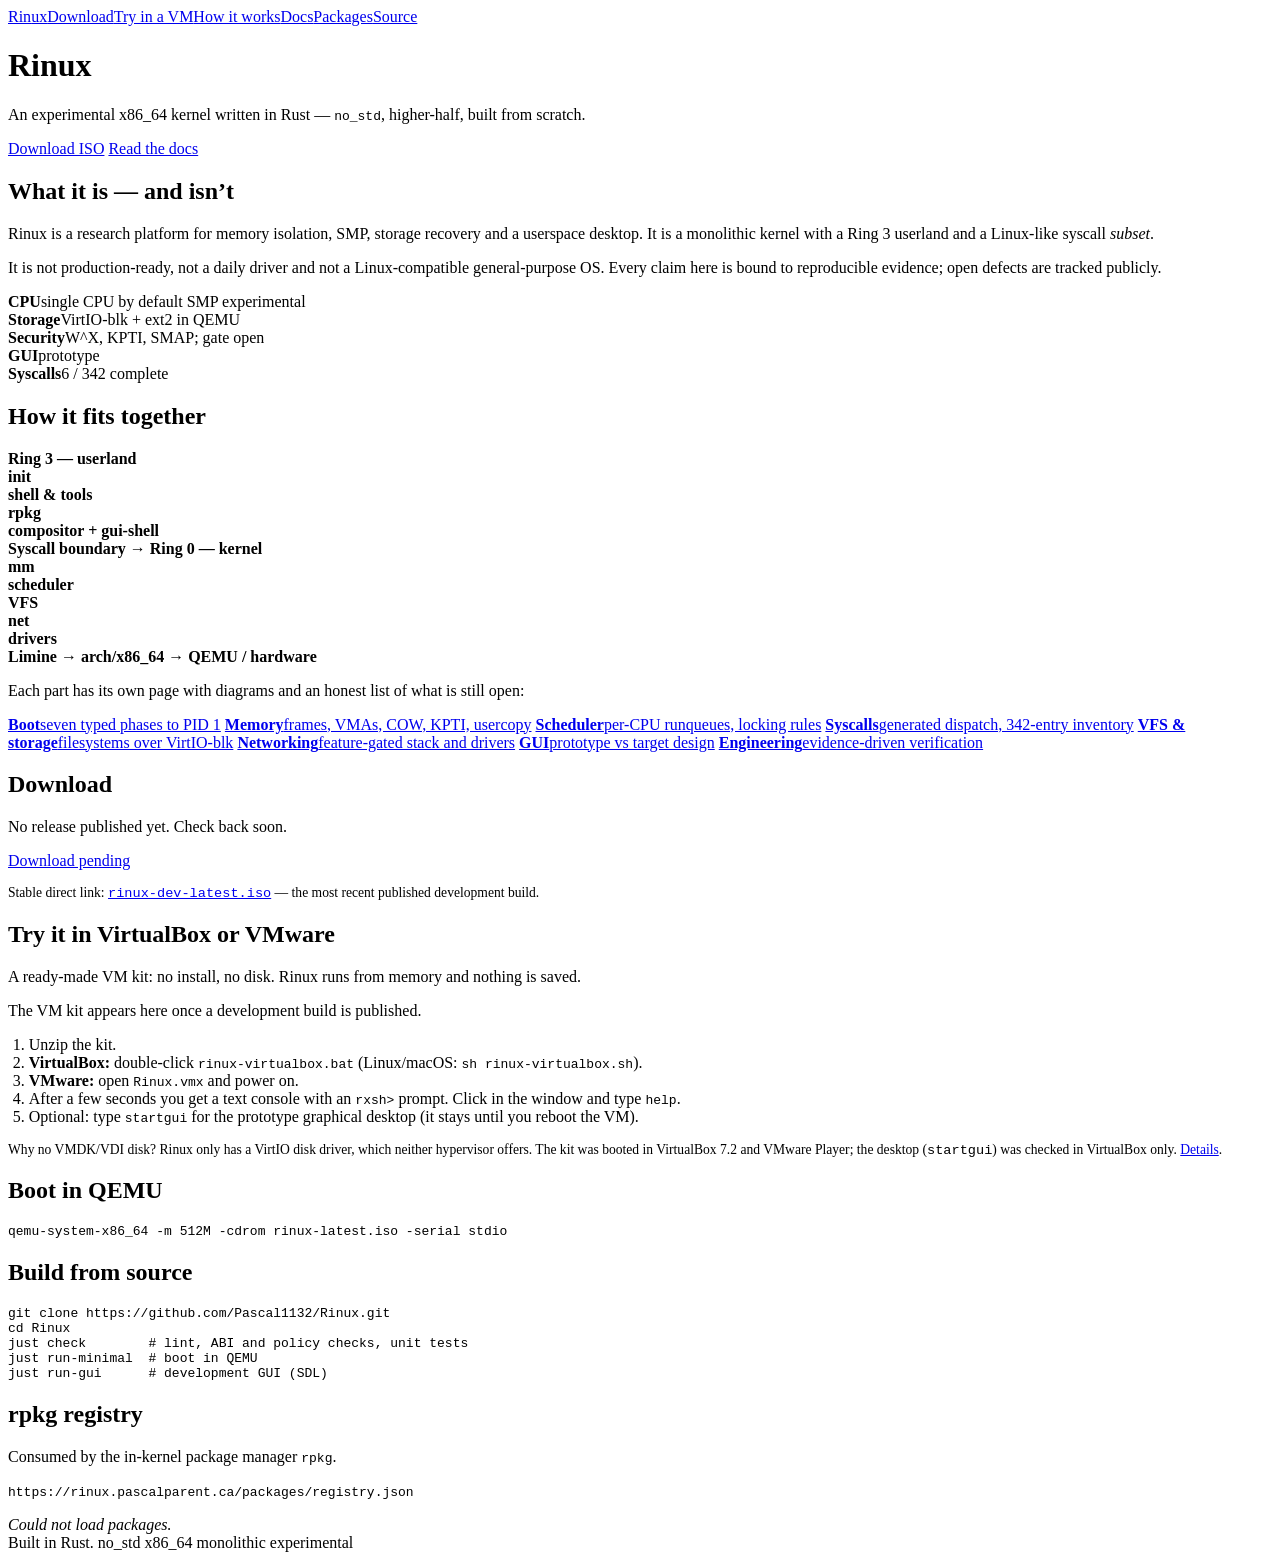
==== commit 7400fc29: "docs(site): startgui available in the VM kit Co-Authored-By: Claude Sonnet 5.5 <noreply@anthropic.co" ====
--- a/packages/index.html
+++ b/packages/index.html
@@ -82,8 +82,9 @@
         <li><b>VirtualBox:</b> double-click <code>rinux-virtualbox.bat</code> (Linux/macOS: <code>sh rinux-virtualbox.sh</code>).</li>
         <li><b>VMware:</b> open <code>Rinux.vmx</code> and power on.</li>
         <li>After a few seconds you get a text console with an <code>rxsh&gt;</code> prompt. Click in the window and type <code>help</code>.</li>
+        <li>Optional: type <code>startgui</code> for the prototype graphical desktop (it stays until you reboot the VM).</li>
       </ol>
-      <p class="muted" style="margin-top:.8rem;font-size:.85rem">Why no VMDK/VDI disk? Rinux only has a VirtIO disk driver, which neither hypervisor offers. The kit was booted in VirtualBox 7.2 and VMware Player; there is no graphical desktop in this build. <a href="packages/docs/vm.html">Details</a>.</p>
+      <p class="muted" style="margin-top:.8rem;font-size:.85rem">Why no VMDK/VDI disk? Rinux only has a VirtIO disk driver, which neither hypervisor offers. The kit was booted in VirtualBox 7.2 and VMware Player; the desktop (<code>startgui</code>) was checked in VirtualBox only. <a href="packages/docs/vm.html">Details</a>.</p>
     </section>
 
     <section>
